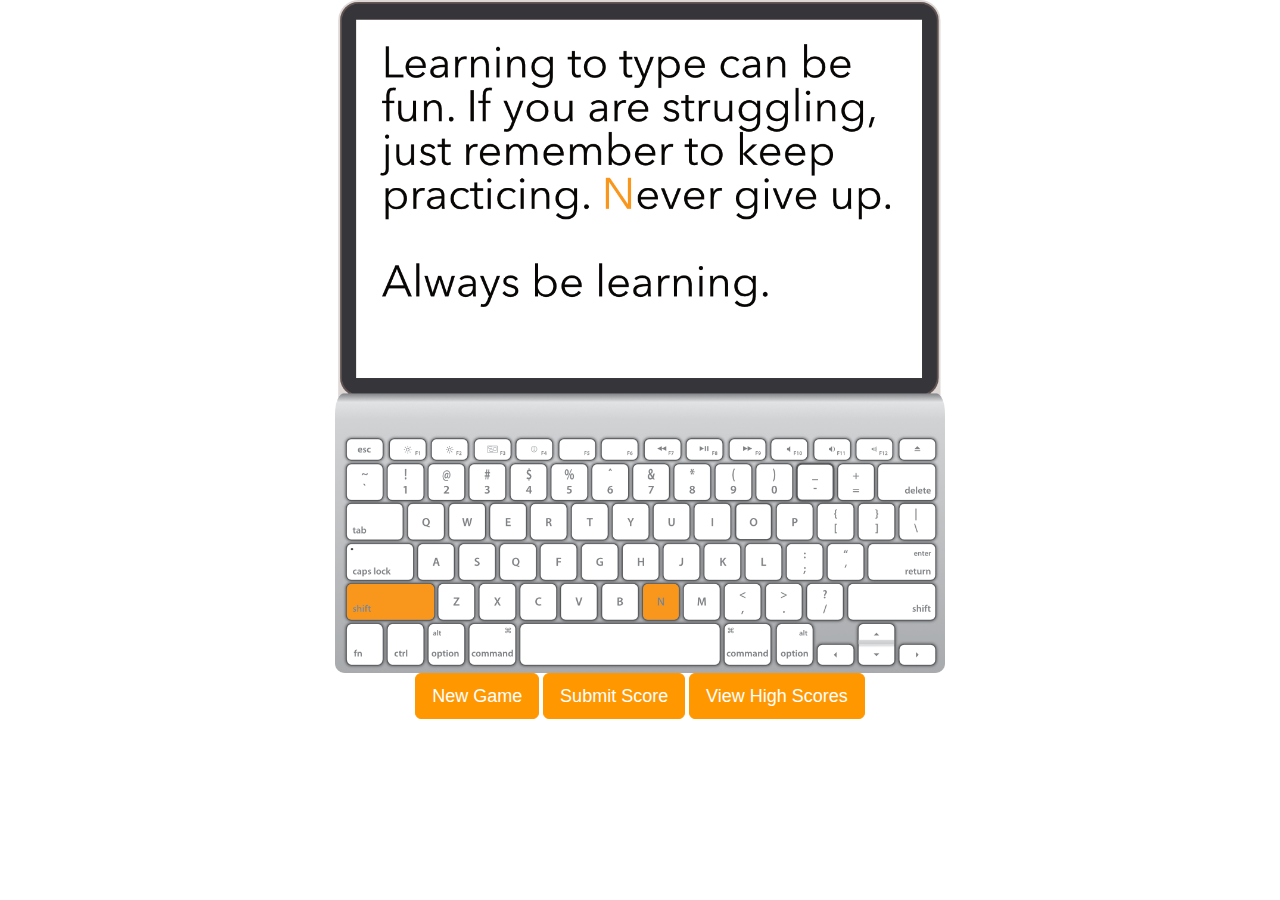
==== public/index.html @ 931aa49e "Started basic layout for front page (first game screen)." ====
<!DOCTYPE html>
<html>
<head>
  <title>Type Assist</title>
  <link rel="stylesheet" href="https://maxcdn.bootstrapcdn.com/bootstrap/3.3.5/css/bootstrap.min.css">
  <link rel="stylesheet" href="style.css">
  <link href='https://fonts.googleapis.com/css?family=Roboto|Roboto+Slab' rel='stylesheet' type='text/css'>
</head>
<body>
<div class="container-fluid">
  <div class="row">
    <div id="game-screen" class="col-md-6 col-md-offset-3">
        <img class="img-responsive center-block" src="images/game-console.png">
    </div>
  </div>
  <div class="row">
    <div class="col-md-8 col-md-offset-2 text-center">
      <button class="btn btn-lg btn-primary">New Game</button>
      <button class="btn btn-lg btn-primary">Submit Score</button>
      <button class="btn btn-lg btn-primary">View High Scores</button>
    </div>
  </div>
</div>
</body>
</html>
---- public/style.css ----
body {

}

#game-screen {

}

.btn-primary {
  background-color: #ff9700;
  border-color: #ff9700;
}
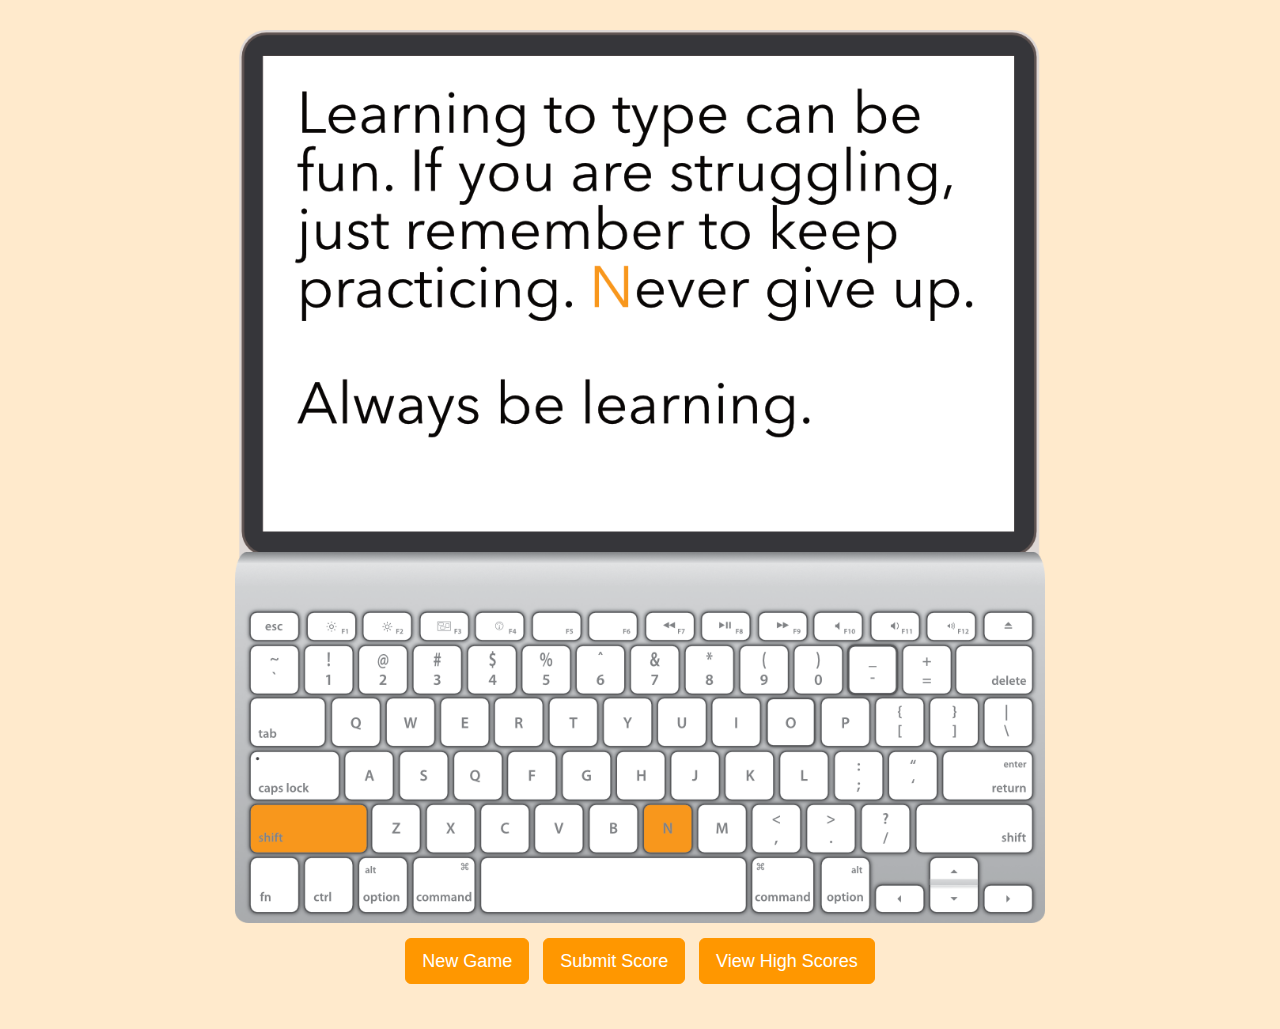
==== commit 2c52b5f3: "Updated game screen layout" ====
--- a/public/index.html
+++ b/public/index.html
@@ -7,19 +7,19 @@
   <link href='https://fonts.googleapis.com/css?family=Roboto|Roboto+Slab' rel='stylesheet' type='text/css'>
 </head>
 <body>
-<div class="container-fluid">
-  <div class="row">
-    <div id="game-screen" class="col-md-6 col-md-offset-3">
-        <img class="img-responsive center-block" src="images/game-console.png">
+  <div id="game-screen" class="container-fluid">
+    <div class="row">
+      <div class="col-sm-8 col-sm-offset-2">
+          <img class="img-responsive center-block" src="images/game-console.png">
+      </div>
+    </div>
+    <div class="row">
+      <div class="col-sm-8 col-sm-offset-2 text-center">
+        <button class="btn btn-lg btn-orange">New Game</button>
+        <button class="btn btn-lg btn-orange">Submit Score</button>
+        <button class="btn btn-lg btn-orange">View High Scores</button>
+      </div>
     </div>
   </div>
-  <div class="row">
-    <div class="col-md-8 col-md-offset-2 text-center">
-      <button class="btn btn-lg btn-primary">New Game</button>
-      <button class="btn btn-lg btn-primary">Submit Score</button>
-      <button class="btn btn-lg btn-primary">View High Scores</button>
-    </div>
-  </div>
-</div>
 </body>
 </html>--- a/public/style.css
+++ b/public/style.css
@@ -1,12 +1,20 @@
 body {
-
+  background-color: rgba(255,151,0,.2);
 }
 
 #game-screen {
-
+  margin: 30px 10px;
 }
 
-.btn-primary {
+.btn-orange {
+  color: #fff;
   background-color: #ff9700;
   border-color: #ff9700;
+  margin: 15px 5px;
+}
+
+.btn-orange:hover {
+  color: #fff;
+  background-color: #d98000; 
+  border-color: #d98000;
 }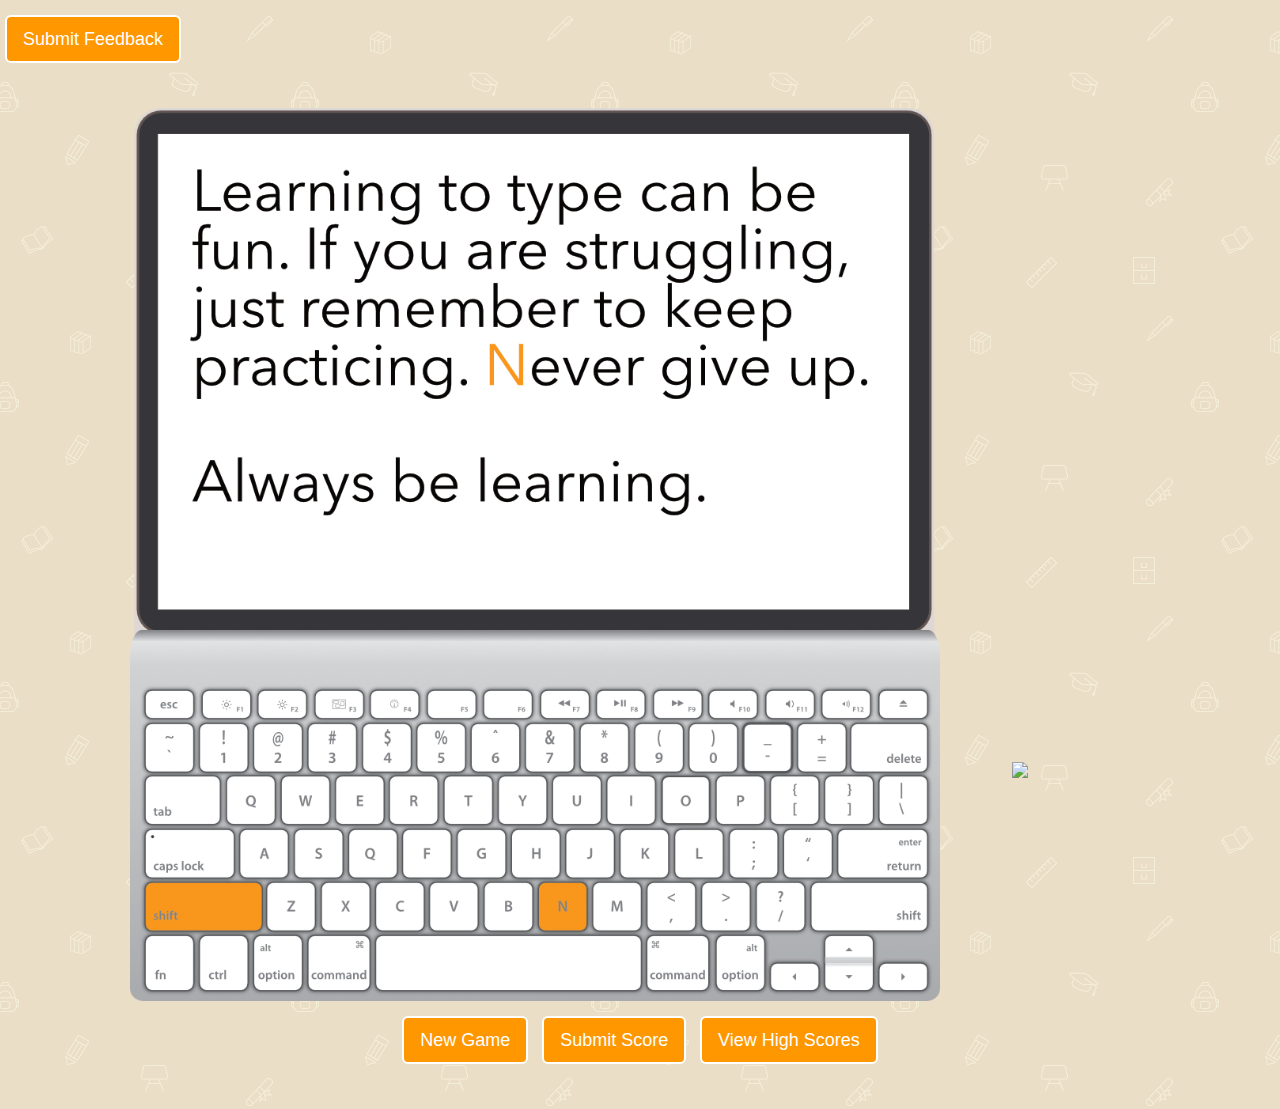
==== commit a8371889: "Adjusted relative positioning of lego-helper. #3" ====
--- a/public/index.html
+++ b/public/index.html
@@ -2,24 +2,75 @@
 <html>
 <head>
   <title>Type Assist</title>
+  <script src="http://code.jquery.com/jquery-2.1.4.min.js"></script>
+  <script src="https://maxcdn.bootstrapcdn.com/bootstrap/3.3.5/js/bootstrap.min.js"></script>
   <link rel="stylesheet" href="https://maxcdn.bootstrapcdn.com/bootstrap/3.3.5/css/bootstrap.min.css">
   <link rel="stylesheet" href="style.css">
   <link href='https://fonts.googleapis.com/css?family=Roboto|Roboto+Slab' rel='stylesheet' type='text/css'>
 </head>
 <body>
+
+  <button class="btn btn-lg btn-orange" data-toggle="modal" data-target="#feedback-modal" type="button">Submit Feedback</button>
+
   <div id="game-screen" class="container-fluid">
-    <div class="row">
-      <div class="col-sm-8 col-sm-offset-2">
-          <img class="img-responsive center-block" src="images/game-console.png">
+    <div class="row helper-holder">
+      <div class="col-xs-8 col-xs-offset-1">
+        <img id="sample-game" class="img-responsive center-block" src="images/game-console.png">
+      </div>
+      <div id="lego-helper" class="col-xs-2 bottom">
+        <img class="img-responsive" src="images/lego-helper-happy.png">
       </div>
     </div>
+
+
     <div class="row">
-      <div class="col-sm-8 col-sm-offset-2 text-center">
+      <div class="col-xs-10 col-xs-offset-1 text-center">
         <button class="btn btn-lg btn-orange">New Game</button>
         <button class="btn btn-lg btn-orange">Submit Score</button>
         <button class="btn btn-lg btn-orange">View High Scores</button>
       </div>
     </div>
   </div>
+
+<!-- Feedback Modal -->
+  <div id="feedback-modal" class="modal fade" tabindex="-1">
+    <div class="modal-dialog">
+      <div class="modal-content">
+        <div class="modal-header">
+          <button class="close" data-dismiss="modal" type="button">&times;</button>
+          <h3 class="modal-title">Thank you for helping us improve.</h3>
+        </div>
+        <div class="modal-body">
+          <h4>We welcome all feedback and appreciate your contribution.</h4>
+          <p>
+            <form>
+              <div class="form-group">
+                <label for="name">Your name:</label>
+                <input type="text" class="form-control" id="user-name" placeholder="Name">
+              </div>
+              <div class="form-group">
+                <label for="email">Email address:</label>
+                <input type="email" class="form-control" id="user-email" placeholder="example@gmail.com">
+              </div>
+              <div class="form-group">
+                <label for="age">Child's age:</label>
+                <input type="text" class="form-control" id="user-age" placeholder="">
+              </div>
+              <div class="form-group">
+                <label for="comments">Comments:</label>
+                <textarea class="form-control" id="user-comments" placeholder="Did you like our website?"></textarea>
+              </div>
+            </form>
+          </p>
+        </div>
+        <div class="modal-footer">
+          <button class="btn btn-lg btn-orange" data-dismiss="modal" type="button">Close</button>
+          <button class="btn btn-lg btn-orange" data-dismiss="modal" type="button">Submit Feedback</button>
+        </div>
+      </div>
+    </div>
+  </div>
+<!-- End of Feedback Modal -->
+
 </body>
 </html>--- a/public/style.css
+++ b/public/style.css
@@ -1,20 +1,36 @@
 body {
-  background-color: rgba(255,151,0,.2);
+  /* background-color: rgba(255,151,0,.2); */
+  background-image: url(images/school.png);
 }
 
 #game-screen {
   margin: 30px 10px;
+  max-width: 1600px;
+}
+
+#sample-game {
+
 }
 
 .btn-orange {
   color: #fff;
   background-color: #ff9700;
-  border-color: #ff9700;
-  margin: 15px 5px;
+  border: 2px solid #fff;
+  margin: 15px 5px !important; /*submit feedback button on modal wasn't getting margin added*/
 }
 
 .btn-orange:hover {
   color: #fff;
   background-color: #d98000; 
   border-color: #d98000;
+}
+
+.helper-holder {
+  position:relative;
+}
+
+#lego-helper {
+  position:absolute;
+  bottom: 25%;
+  right: 5%;
 }